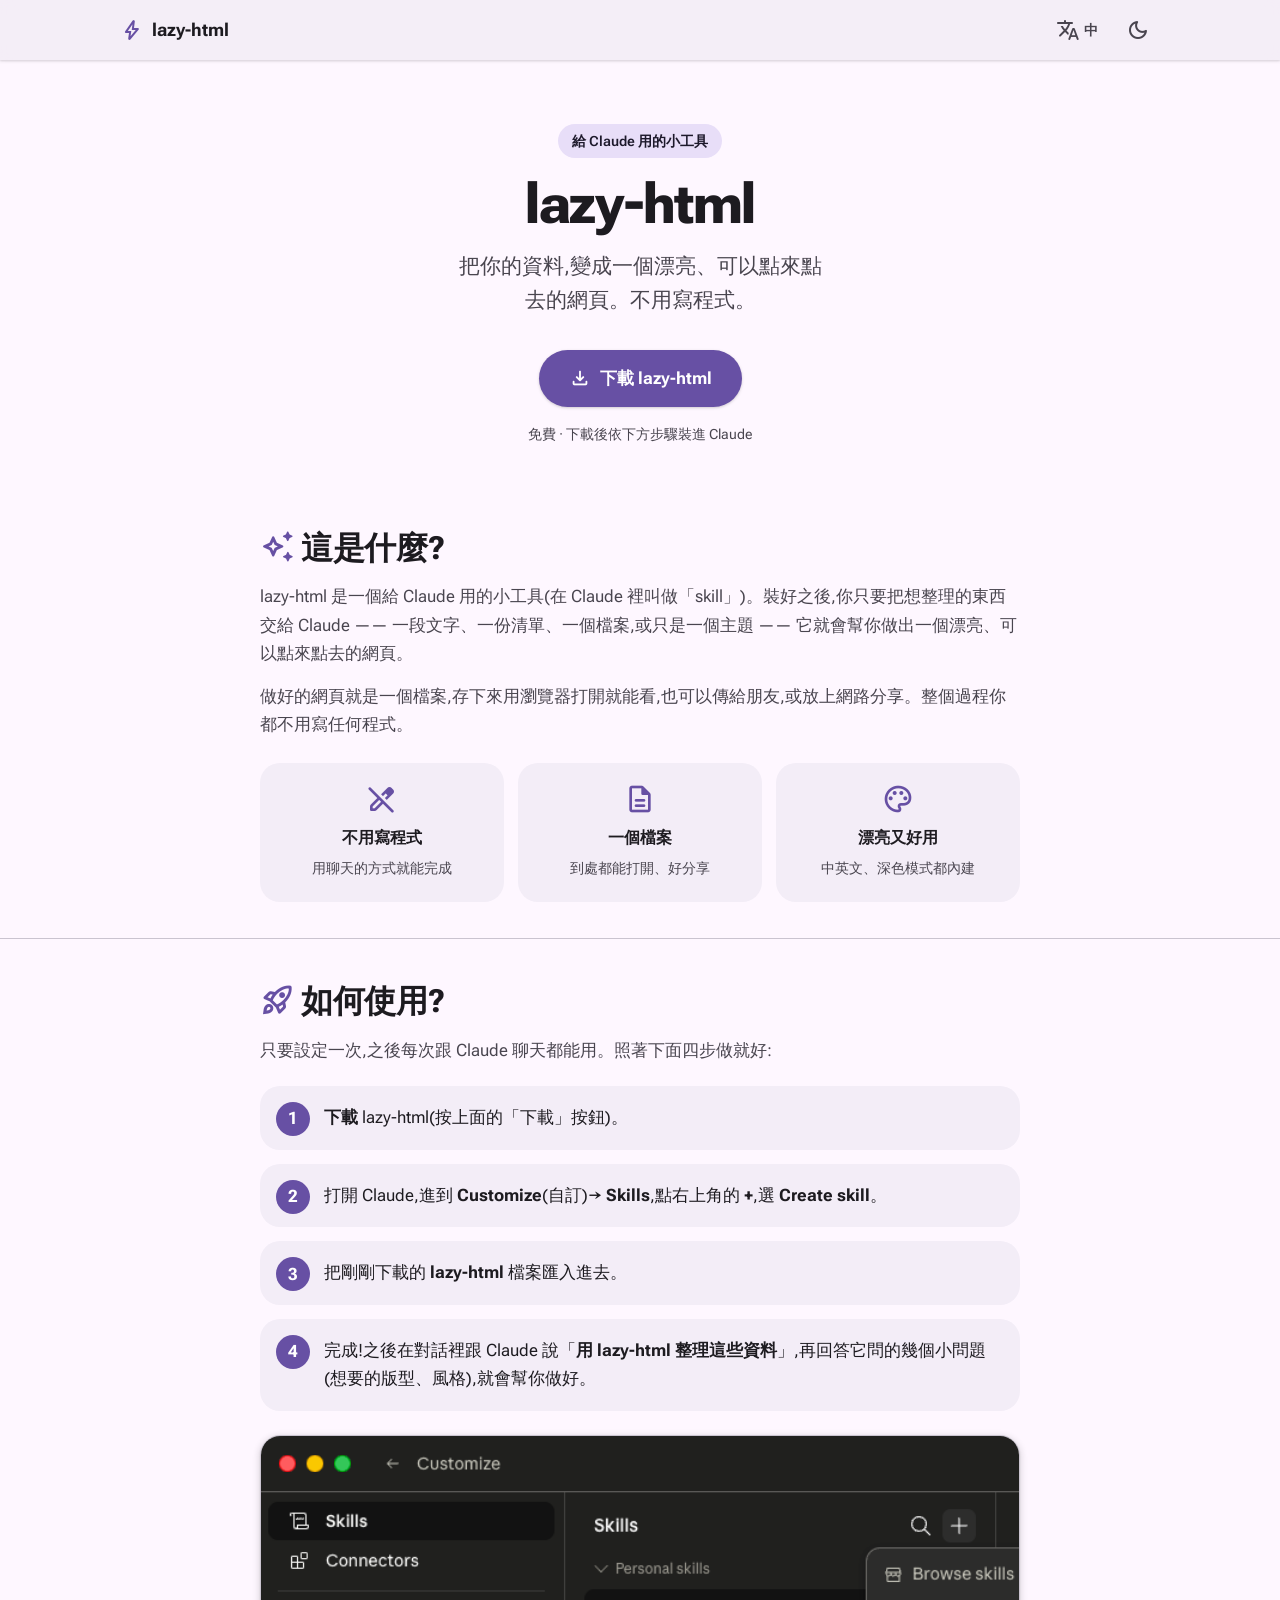
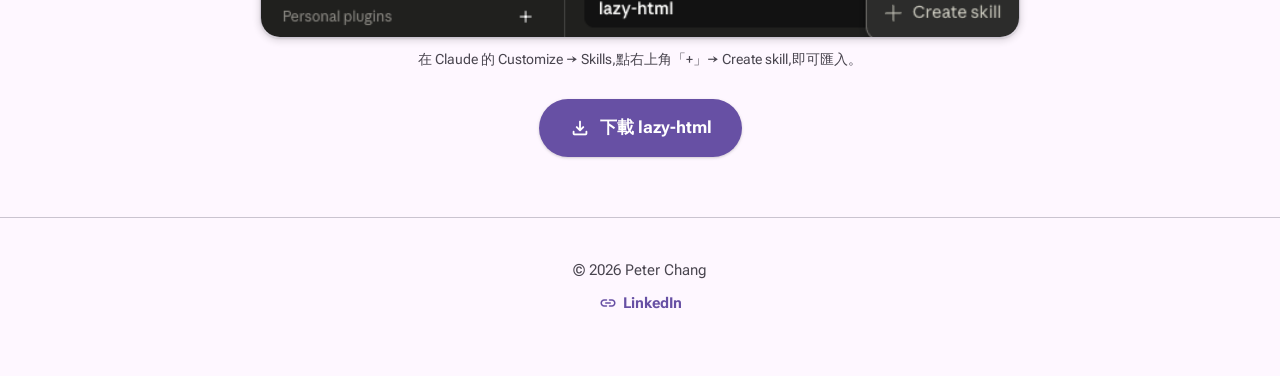
==== index.html @ a5d1da1a "Update step 4 wording and split footer name from LinkedIn link" ====
<!DOCTYPE html>
<html lang="zh" data-theme="light">
<head>
  <meta charset="UTF-8" />
  <meta name="viewport" content="width=device-width, initial-scale=1.0" />

  <title>lazy-html — 把資料變成漂亮的網頁</title>
  <meta name="description" content="lazy-html 是一個給 Claude 用的小工具。把它裝進 Claude,你只要丟給它文字、清單、檔案或一個主題,就能做出一個漂亮、可以點來點去的網頁。不用寫程式。" />

  <!-- Google tag (gtag.js) -->
  <script async src="https://www.googletagmanager.com/gtag/js?id=G-F87CED3TEG"></script>
  <script>
    window.dataLayer = window.dataLayer || [];
    function gtag(){dataLayer.push(arguments);}
    gtag('js', new Date());
    gtag('config', 'G-F87CED3TEG');
  </script>

  <link rel="canonical" href="https://tingwei161803.github.io/lazy-html/" />
  <meta name="theme-color" content="#6750A4" />

  <!-- ==== Open Graph ==== -->
  <meta property="og:type" content="website" />
  <meta property="og:title" content="lazy-html — 把資料變成漂亮的網頁" />
  <meta property="og:description" content="一個給 Claude 用的小工具:把文字、清單、檔案或一個主題,變成漂亮、可互動的網頁。不用寫程式。" />
  <meta property="og:url" content="https://tingwei161803.github.io/lazy-html/" />
  <meta property="og:image" content="https://tingwei161803.github.io/lazy-html/assets/og-image.png" />

  <!-- ==== Twitter ==== -->
  <meta name="twitter:card" content="summary_large_image" />
  <meta name="twitter:title" content="lazy-html — 把資料變成漂亮的網頁" />
  <meta name="twitter:description" content="一個給 Claude 用的小工具:把資料變成漂亮、可互動的網頁。不用寫程式。" />
  <meta name="twitter:image" content="https://tingwei161803.github.io/lazy-html/assets/og-image.png" />

  <!-- ==== JSON-LD structured data ==== -->
  <script type="application/ld+json">
  {
    "@context": "https://schema.org",
    "@type": "SoftwareApplication",
    "name": "lazy-html",
    "applicationCategory": "DeveloperApplication",
    "operatingSystem": "Web (Claude)",
    "description": "An add-on for Claude that turns text, lists, files or a topic into a pretty, interactive web page — no coding needed.",
    "url": "https://tingwei161803.github.io/lazy-html/",
    "offers": { "@type": "Offer", "price": "0", "priceCurrency": "USD" }
  }
  </script>

  <!-- ==== Fonts + icons (CDN, no local files) ==== -->
  <link rel="preconnect" href="https://fonts.googleapis.com" />
  <link rel="preconnect" href="https://fonts.gstatic.com" crossorigin />
  <link href="https://fonts.googleapis.com/css2?family=Roboto:wght@400;500;700&family=Roboto+Flex:opsz,wght@8..144,400..700&display=swap" rel="stylesheet" />
  <link href="https://fonts.googleapis.com/css2?family=Material+Symbols+Rounded:opsz,wght,FILL,GRAD@24,400,0,0&display=swap" rel="stylesheet" />

  <link rel="stylesheet" href="assets/styles.css" />
</head>
<body>
  <!-- ==== App bar ==== -->
  <header class="appbar">
    <div class="appbar__inner">
      <span class="brand">
        <span class="material-symbols-rounded brand__logo">bolt</span>
        <span class="brand__name">lazy-html</span>
      </span>
      <div class="appbar__actions">
        <button class="icon-btn" id="langToggle" type="button" title="Language" aria-label="切換語言 / Toggle language">
          <span class="material-symbols-rounded">translate</span>
          <span class="icon-btn__txt" id="langLabel">EN</span>
        </button>
        <button class="icon-btn" id="themeToggle" type="button" title="Theme" aria-label="切換深淺色 / Toggle theme">
          <span class="material-symbols-rounded" id="themeIcon">dark_mode</span>
        </button>
      </div>
    </div>
  </header>

  <!-- ==== Hero ==== -->
  <section class="hero">
    <span class="hero__eyebrow" data-i18n="eyebrow">給 Claude 用的小工具</span>
    <h1 class="hero__title">lazy-html</h1>
    <p class="hero__subtitle" data-i18n="subtitle">把你的資料,變成一個漂亮、可以點來點去的網頁。不用寫程式。</p>
    <div class="hero__actions">
      <a class="btn btn--filled" id="downloadBtn" href="lazy-html.skill" download data-evt="download">
        <span class="material-symbols-rounded">download</span>
        <span data-i18n="download">下載 lazy-html</span>
      </a>
    </div>
    <p class="hero__note" data-i18n="heroNote">免費 · 下載後依下方步驟裝進 Claude</p>
  </section>

  <main>
    <!-- ==== 是什麼 ==== -->
    <section class="block" id="what" data-section>
      <div class="block__inner">
        <h2><span class="material-symbols-rounded">auto_awesome</span><span data-i18n="whatTitle">這是什麼?</span></h2>
        <p data-i18n="whatLead">lazy-html 是一個給 Claude 用的小工具(在 Claude 裡叫做「skill」)。裝好之後,你只要把想整理的東西交給 Claude —— 一段文字、一份清單、一個檔案,或只是一個主題 —— 它就會幫你做出一個漂亮、可以點來點去的網頁。</p>
        <p data-i18n="whatLead2">做好的網頁就是一個檔案,存下來用瀏覽器打開就能看,也可以傳給朋友,或放上網路分享。整個過程你都不用寫任何程式。</p>

        <ul class="benefits">
          <li class="benefit">
            <span class="material-symbols-rounded">edit_off</span>
            <b data-i18n="b1t">不用寫程式</b>
            <span data-i18n="b1d">用聊天的方式就能完成</span>
          </li>
          <li class="benefit">
            <span class="material-symbols-rounded">description</span>
            <b data-i18n="b2t">一個檔案</b>
            <span data-i18n="b2d">到處都能打開、好分享</span>
          </li>
          <li class="benefit">
            <span class="material-symbols-rounded">palette</span>
            <b data-i18n="b3t">漂亮又好用</b>
            <span data-i18n="b3d">中英文、深色模式都內建</span>
          </li>
        </ul>
      </div>
    </section>

    <!-- ==== 如何使用 ==== -->
    <section class="block" id="how" data-section>
      <div class="block__inner">
        <h2><span class="material-symbols-rounded">rocket_launch</span><span data-i18n="howTitle">如何使用?</span></h2>
        <p data-i18n="howIntro">只要設定一次,之後每次跟 Claude 聊天都能用。照著下面四步做就好:</p>

        <ol class="steps">
          <li data-i18n="step1"><b>下載</b> lazy-html(按上面的「下載」按鈕)。</li>
          <li data-i18n="step2">打開 Claude,進到 <b>Customize</b>(自訂)→ <b>Skills</b>,點右上角的 <b>+</b>,選 <b>Create skill</b>。</li>
          <li data-i18n="step3">把剛剛下載的 <b>lazy-html</b> 檔案匯入進去。</li>
          <li data-i18n="step4">完成!之後在對話裡跟 Claude 說「<b>用 lazy-html 整理這些資料</b>」,再回答它問的幾個小問題(想要的版型、風格),就會幫你做好。</li>
        </ol>

        <figure class="shot">
          <img src="assets/customize.png" data-i18n-attr="alt" data-i18n="shotAlt"
               alt="在 Claude 的 Customize → Skills,點右上角的加號,選 Create skill" />
          <figcaption data-i18n="shotCap">在 Claude 的 Customize → Skills,點右上角「+」→ Create skill,即可匯入。</figcaption>
        </figure>

        <div class="block__cta">
          <a class="btn btn--filled" href="lazy-html.skill" download data-evt="download">
            <span class="material-symbols-rounded">download</span>
            <span data-i18n="download">下載 lazy-html</span>
          </a>
        </div>
      </div>
    </section>
  </main>

  <!-- ==== Footer ==== -->
  <footer class="footer">
    <p class="footer__name">© 2026 Peter Chang</p>
    <p class="footer__links">
      <a href="https://www.linkedin.com/in/ai-med/" target="_blank" rel="noopener">
        <span class="material-symbols-rounded">link</span>LinkedIn</a>
    </p>
  </footer>

  <script src="assets/app.js"></script>
</body>
</html>
---- assets/styles.css ----
/* =========================================================================
   lazy-html intro page · Material Design 3 baseline
   Pure CSS, no preprocessor, no build step. Simple two-section explainer.
   ========================================================================= */

/* ---- MD3 design tokens : LIGHT (default) ---- */
:root,
[data-theme="light"] {
  --primary:            #6750A4;
  --on-primary:         #FFFFFF;
  --primary-container:  #EADDFF;
  --on-primary-container:#21005D;
  --secondary:          #625B71;
  --secondary-container:#E8DEF8;
  --on-secondary-container:#1D192B;

  --background:         #FEF7FF;
  --on-background:      #1D1B20;
  --surface:            #FEF7FF;
  --surface-container:  #F3EDF7;
  --surface-container-high:#ECE6F0;
  --surface-variant:    #E7E0EC;
  --on-surface:         #1D1B20;
  --on-surface-variant: #49454F;

  --outline:            #79747E;
  --outline-variant:    #CAC4D0;

  --elev-1: 0 1px 2px rgba(0,0,0,.10), 0 1px 3px 1px rgba(0,0,0,.06);
  --elev-2: 0 2px 6px 2px rgba(0,0,0,.10), 0 1px 2px rgba(0,0,0,.12);

  --radius-sm: 12px;
  --radius:    20px;
  --radius-lg: 28px;
  --radius-pill: 999px;

  --maxw: 760px;
  --font-body: "Roboto Flex", "Roboto", system-ui, sans-serif;
}

/* ---- MD3 design tokens : DARK ---- */
[data-theme="dark"] {
  --primary:            #D0BCFF;
  --on-primary:         #381E72;
  --primary-container:  #4F378B;
  --on-primary-container:#EADDFF;
  --secondary:          #CCC2DC;
  --secondary-container:#4A4458;
  --on-secondary-container:#E8DEF8;

  --background:         #141218;
  --on-background:      #E6E0E9;
  --surface:            #141218;
  --surface-container:  #211F26;
  --surface-container-high:#2B2930;
  --surface-variant:    #49454F;
  --on-surface:         #E6E0E9;
  --on-surface-variant: #CAC4D0;

  --outline:            #938F99;
  --outline-variant:    #49454F;

  --elev-1: 0 1px 2px rgba(0,0,0,.30), 0 1px 3px 1px rgba(0,0,0,.20);
  --elev-2: 0 2px 6px 2px rgba(0,0,0,.30), 0 1px 2px rgba(0,0,0,.30);
}

/* ---- Reset / base ---- */
* { box-sizing: border-box; }
html { scroll-behavior: smooth; }
body {
  margin: 0;
  font-family: var(--font-body);
  background: var(--background);
  color: var(--on-background);
  -webkit-font-smoothing: antialiased;
  line-height: 1.65;
  transition: background .2s, color .2s;
}
a { color: var(--primary); text-decoration: none; }
.material-symbols-rounded {
  font-variation-settings: "FILL" 0, "wght" 400, "GRAD" 0, "opsz" 24;
  line-height: 1;
  user-select: none;
}

/* ---- App bar ---- */
.appbar {
  position: sticky;
  top: 0;
  z-index: 20;
  background: color-mix(in srgb, var(--surface-container) 90%, transparent);
  backdrop-filter: blur(8px);
  box-shadow: var(--elev-1);
}
.appbar__inner {
  max-width: 1080px;
  margin: 0 auto;
  padding: 10px 20px;
  display: flex;
  align-items: center;
  gap: 12px;
}
.brand {
  display: flex;
  align-items: center;
  gap: 8px;
  font-weight: 700;
  font-size: 1.15rem;
  color: var(--on-surface);
}
.brand__logo { color: var(--primary); }
.appbar__actions {
  margin-left: auto;
  display: flex;
  align-items: center;
  gap: 8px;
}
.icon-btn {
  display: inline-flex;
  align-items: center;
  gap: 4px;
  border: none;
  background: transparent;
  color: var(--on-surface-variant);
  border-radius: var(--radius-pill);
  padding: 8px 10px;
  cursor: pointer;
  font: inherit;
  transition: background .15s;
}
.icon-btn:hover { background: var(--surface-container-high); }
.icon-btn__txt { font-size: .85rem; font-weight: 600; }

/* ---- Shared layout ---- */
.wrap { max-width: var(--maxw); margin: 0 auto; padding: 0 20px; }

/* ---- Hero ---- */
.hero {
  text-align: center;
  padding: 64px 20px 40px;
}
.hero__eyebrow {
  display: inline-block;
  margin-bottom: 16px;
  padding: 6px 14px;
  border-radius: var(--radius-pill);
  background: var(--secondary-container);
  color: var(--on-secondary-container);
  font-size: .85rem;
  font-weight: 600;
}
.hero__title {
  margin: 0 0 14px;
  font-size: clamp(2.4rem, 7vw, 3.6rem);
  font-weight: 700;
  line-height: 1.05;
  letter-spacing: -.02em;
  color: var(--on-surface);
}
.hero__subtitle {
  margin: 0 auto;
  max-width: 34ch;
  font-size: clamp(1.05rem, 2.4vw, 1.3rem);
  color: var(--on-surface-variant);
}
.hero__actions {
  margin-top: 32px;
  display: flex;
  justify-content: center;
}
.hero__note {
  margin: 16px 0 0;
  font-size: .85rem;
  color: var(--on-surface-variant);
}

/* ---- Buttons (MD3 filled + tonal) ---- */
.btn {
  display: inline-flex;
  align-items: center;
  gap: 9px;
  padding: 15px 30px;
  border: none;
  border-radius: var(--radius-pill);
  font: inherit;
  font-weight: 700;
  font-size: 1.05rem;
  cursor: pointer;
  transition: box-shadow .18s, transform .18s, filter .18s;
}
.btn .material-symbols-rounded { font-size: 22px; }
.btn--filled {
  background: var(--primary);
  color: var(--on-primary);
  box-shadow: var(--elev-1);
}
.btn--filled:hover { box-shadow: var(--elev-2); transform: translateY(-2px); filter: brightness(1.05); }
.btn--tonal {
  background: var(--secondary-container);
  color: var(--on-secondary-container);
  font-size: .98rem;
  padding: 13px 26px;
}
.btn--tonal:hover { box-shadow: var(--elev-1); transform: translateY(-2px); }
.btn:focus-visible { outline: 2px solid var(--primary); outline-offset: 3px; }

/* ---- Content blocks ---- */
main { padding-bottom: 24px; }
.block { padding: 36px 20px; }
.block + .block { border-top: 1px solid var(--outline-variant); }
.block__inner { max-width: var(--maxw); margin: 0 auto; }
.block h2 {
  margin: 0 0 8px;
  font-size: clamp(1.6rem, 4vw, 2rem);
  font-weight: 700;
  letter-spacing: -.01em;
  color: var(--on-surface);
}
.block h2 .material-symbols-rounded {
  font-size: 1.1em;
  color: var(--primary);
  vertical-align: -.15em;
  margin-right: 6px;
}
.block p { color: var(--on-surface-variant); font-size: 1.08rem; margin: 0 0 14px; }
.block p:last-child { margin-bottom: 0; }

/* ---- "What is it" benefit chips ---- */
.benefits {
  list-style: none;
  margin: 24px 0 0;
  padding: 0;
  display: grid;
  grid-template-columns: repeat(3, 1fr);
  gap: 14px;
}
.benefit {
  background: var(--surface-container);
  border-radius: var(--radius);
  padding: 20px 18px;
  text-align: center;
}
.benefit .material-symbols-rounded {
  font-size: 32px;
  color: var(--primary);
  display: block;
  margin: 0 auto 10px;
}
.benefit b { display: block; color: var(--on-surface); font-size: 1rem; margin-bottom: 4px; }
.benefit span { color: var(--on-surface-variant); font-size: .9rem; }

/* ---- "How to use" steps ---- */
.steps {
  list-style: none;
  counter-reset: step;
  margin: 22px 0 0;
  padding: 0;
  display: grid;
  gap: 14px;
}
.steps li {
  counter-increment: step;
  position: relative;
  background: var(--surface-container);
  border-radius: var(--radius);
  padding: 18px 20px 18px 64px;
  color: var(--on-surface);
  font-size: 1.05rem;
}
.steps li::before {
  content: counter(step);
  position: absolute;
  left: 16px;
  top: 16px;
  width: 34px;
  height: 34px;
  border-radius: 50%;
  background: var(--primary);
  color: var(--on-primary);
  font-weight: 700;
  display: grid;
  place-items: center;
}
.steps li b { color: var(--on-surface); }
.steps li .hint { display: block; margin-top: 4px; color: var(--on-surface-variant); font-size: .92rem; }

/* ---- Screenshot ---- */
.shot {
  margin: 24px 0 0;
  padding: 0;
}
.shot img {
  display: block;
  width: 100%;
  height: auto;
  border-radius: var(--radius);
  border: 1px solid var(--outline-variant);
  box-shadow: var(--elev-2);
}
.shot figcaption {
  margin-top: 10px;
  text-align: center;
  font-size: .88rem;
  color: var(--on-surface-variant);
}

.block__cta { margin-top: 28px; text-align: center; }

/* ---- Footer ---- */
.footer {
  text-align: center;
  padding: 40px 20px 56px;
  border-top: 1px solid var(--outline-variant);
  color: var(--on-surface-variant);
  font-size: .95rem;
}
.footer__name { margin: 0 0 8px; }
.footer__links { margin: 0; }
.footer a {
  display: inline-flex;
  align-items: center;
  gap: 6px;
  font-weight: 700;
  color: var(--primary);
}
.footer a:hover { text-decoration: underline; }
.footer .material-symbols-rounded { font-size: 18px; }

/* ---- Responsive ---- */
@media (max-width: 560px) {
  .hero { padding-top: 44px; }
  .benefits { grid-template-columns: 1fr; }
}
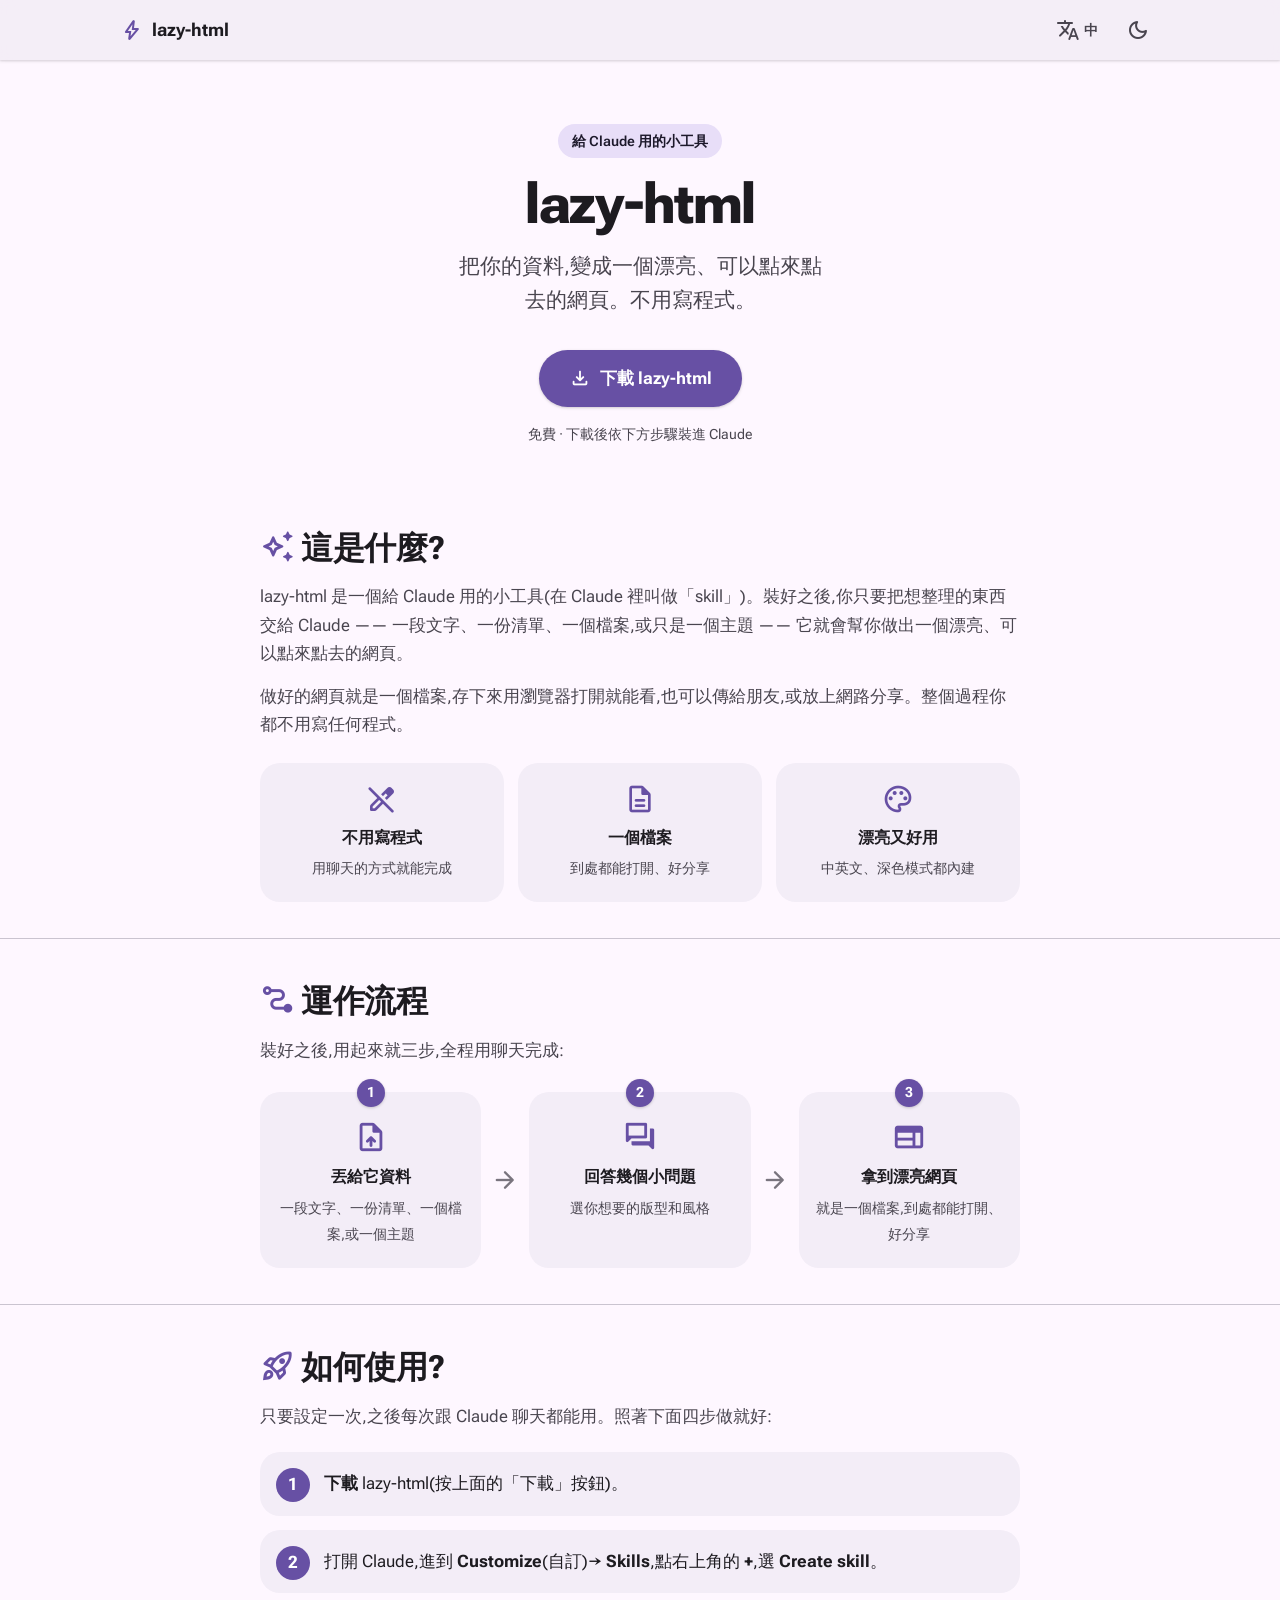
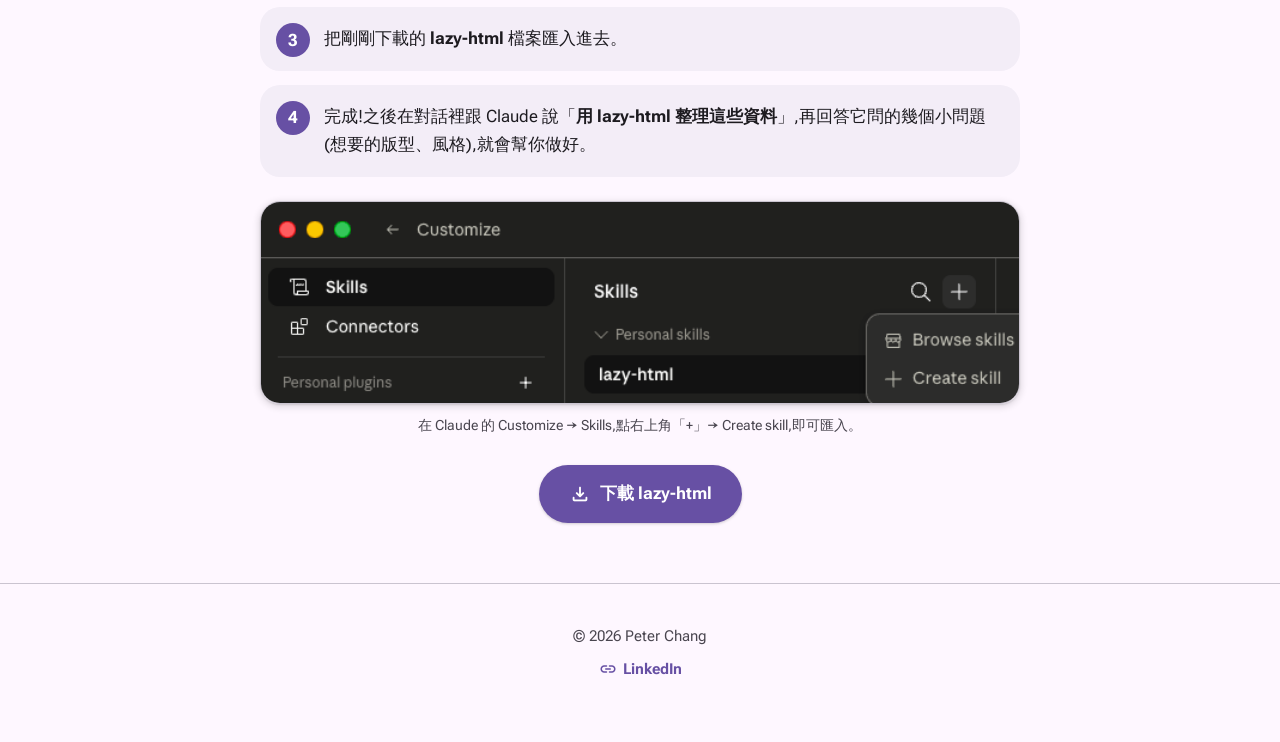
==== commit df6c28b0: "Add "How it works" flow section to intro page 新增「運作流程」三步驟視覺區塊,放在「這是什麼?」與「如何使用?」之間, 讓使用者在安裝前先理解裝好後實際怎" ====
--- a/index.html
+++ b/index.html
@@ -116,6 +116,41 @@
       </div>
     </section>
 
+    <!-- ==== 運作流程 / How it works ==== -->
+    <section class="block" id="flow" data-section>
+      <div class="block__inner">
+        <h2><span class="material-symbols-rounded">conversion_path</span><span data-i18n="flowTitle">運作流程</span></h2>
+        <p data-i18n="flowIntro">裝好之後,用起來就三步,全程用聊天完成:</p>
+
+        <div class="flow">
+          <div class="flow__step">
+            <span class="flow__num">1</span>
+            <span class="material-symbols-rounded flow__icon">upload_file</span>
+            <b data-i18n="flow1t">丟給它資料</b>
+            <span class="flow__desc" data-i18n="flow1d">一段文字、一份清單、一個檔案,或一個主題</span>
+          </div>
+
+          <span class="flow__arrow material-symbols-rounded" aria-hidden="true">arrow_forward</span>
+
+          <div class="flow__step">
+            <span class="flow__num">2</span>
+            <span class="material-symbols-rounded flow__icon">forum</span>
+            <b data-i18n="flow2t">回答幾個小問題</b>
+            <span class="flow__desc" data-i18n="flow2d">選你想要的版型和風格</span>
+          </div>
+
+          <span class="flow__arrow material-symbols-rounded" aria-hidden="true">arrow_forward</span>
+
+          <div class="flow__step">
+            <span class="flow__num">3</span>
+            <span class="material-symbols-rounded flow__icon">web</span>
+            <b data-i18n="flow3t">拿到漂亮網頁</b>
+            <span class="flow__desc" data-i18n="flow3d">就是一個檔案,到處都能打開、好分享</span>
+          </div>
+        </div>
+      </div>
+    </section>
+
     <!-- ==== 如何使用 ==== -->
     <section class="block" id="how" data-section>
       <div class="block__inner">
--- a/assets/styles.css
+++ b/assets/styles.css
@@ -249,6 +249,53 @@
 .benefit b { display: block; color: var(--on-surface); font-size: 1rem; margin-bottom: 4px; }
 .benefit span { color: var(--on-surface-variant); font-size: .9rem; }
 
+/* ---- "How it works" flow ---- */
+.flow {
+  margin: 28px 0 0;
+  display: flex;
+  align-items: stretch;
+  justify-content: center;
+  gap: 10px;
+}
+.flow__step {
+  flex: 1 1 0;
+  position: relative;
+  background: var(--surface-container);
+  border-radius: var(--radius);
+  padding: 26px 16px 20px;
+  text-align: center;
+}
+.flow__num {
+  position: absolute;
+  top: -13px;
+  left: 50%;
+  transform: translateX(-50%);
+  width: 28px;
+  height: 28px;
+  border-radius: 50%;
+  background: var(--primary);
+  color: var(--on-primary);
+  font-weight: 700;
+  font-size: .9rem;
+  display: grid;
+  place-items: center;
+  box-shadow: var(--elev-1);
+}
+.flow__icon {
+  font-size: 34px;
+  color: var(--primary);
+  display: block;
+  margin: 2px auto 10px;
+}
+.flow__step b { display: block; color: var(--on-surface); font-size: 1.02rem; margin-bottom: 4px; }
+.flow__desc { color: var(--on-surface-variant); font-size: .9rem; }
+.flow__arrow {
+  align-self: center;
+  flex: 0 0 auto;
+  font-size: 28px;
+  color: var(--outline);
+}
+
 /* ---- "How to use" steps ---- */
 .steps {
   list-style: none;
@@ -330,4 +377,6 @@
 @media (max-width: 560px) {
   .hero { padding-top: 44px; }
   .benefits { grid-template-columns: 1fr; }
-}
+  .flow { flex-direction: column; gap: 8px; }
+  .flow__arrow { transform: rotate(90deg); }
+}
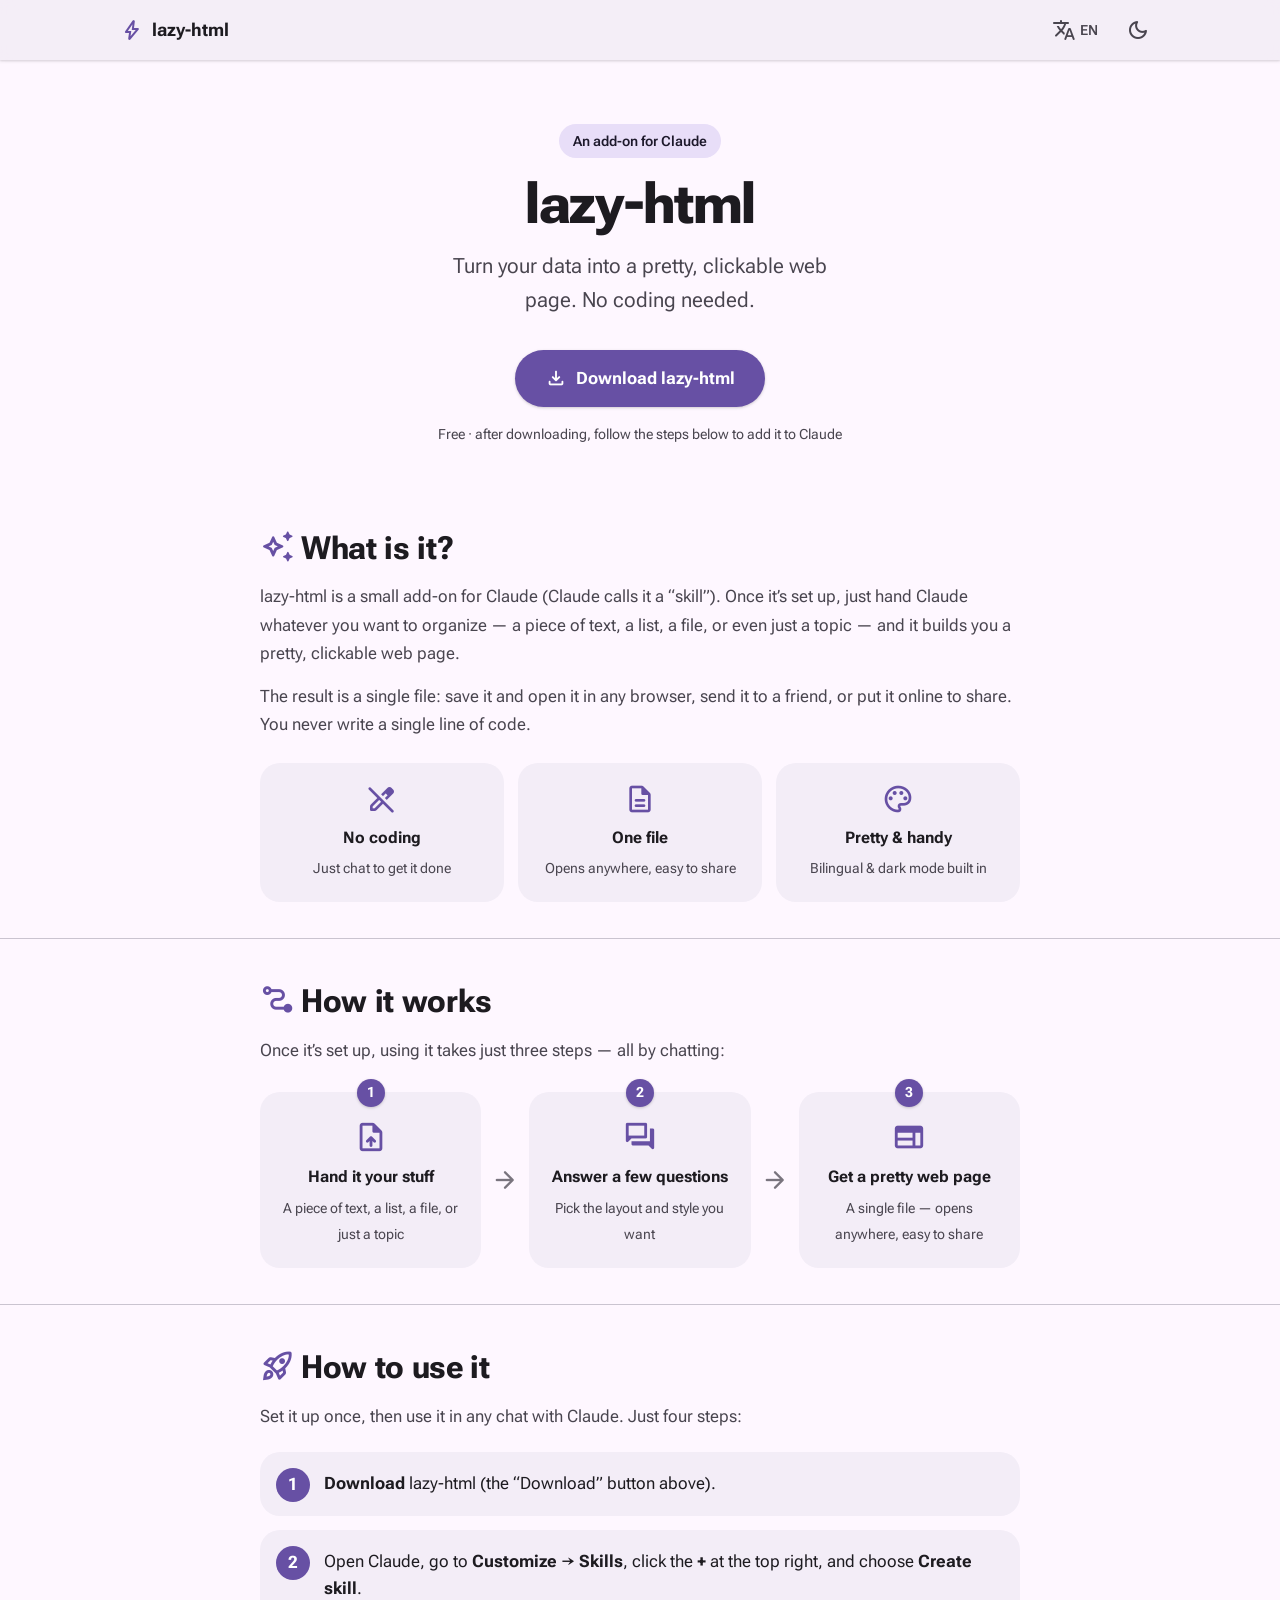
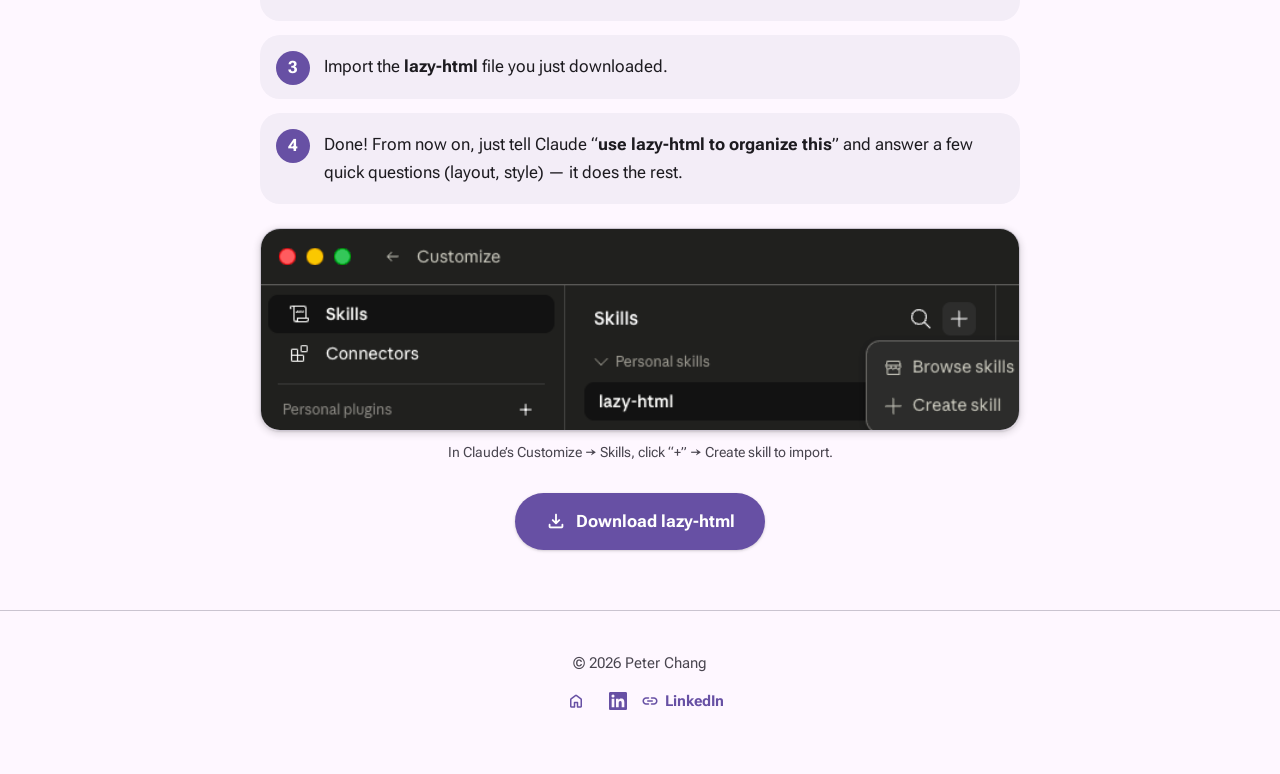
==== commit b974f24d: "Add LinkedIn and home links to the footer" ====
--- a/index.html
+++ b/index.html
@@ -184,6 +184,8 @@
   <footer class="footer">
     <p class="footer__name">© 2026 Peter Chang</p>
     <p class="footer__links">
+      <a class="icon-btn" href="https://www.peteraim.com" target="_blank" rel="noopener" title="Home" aria-label="Back to peteraim.com / 返回首頁"><span class="material-symbols-rounded">home</span></a>
+      <a class="icon-btn" href="https://www.linkedin.com/in/ai-med/" target="_blank" rel="noopener" title="LinkedIn" aria-label="LinkedIn (opens in new tab)"><svg viewBox="0 0 24 24" width="18" height="18" fill="currentColor" aria-hidden="true"><path d="M20.45 20.45h-3.55v-5.57c0-1.33-.02-3.04-1.85-3.04-1.85 0-2.13 1.45-2.13 2.94v5.67H9.36V9h3.41v1.56h.05c.47-.9 1.63-1.85 3.36-1.85 3.6 0 4.27 2.37 4.27 5.45v6.29zM5.34 7.43a2.06 2.06 0 1 1 0-4.12 2.06 2.06 0 0 1 0 4.12zM7.12 20.45H3.56V9h3.56v11.45zM22.22 0H1.77C.79 0 0 .77 0 1.72v20.56C0 23.23.79 24 1.77 24h20.45c.98 0 1.78-.77 1.78-1.72V1.72C24 .77 23.2 0 22.22 0z"/></svg></a>
       <a href="https://www.linkedin.com/in/ai-med/" target="_blank" rel="noopener">
         <span class="material-symbols-rounded">link</span>LinkedIn</a>
     </p>
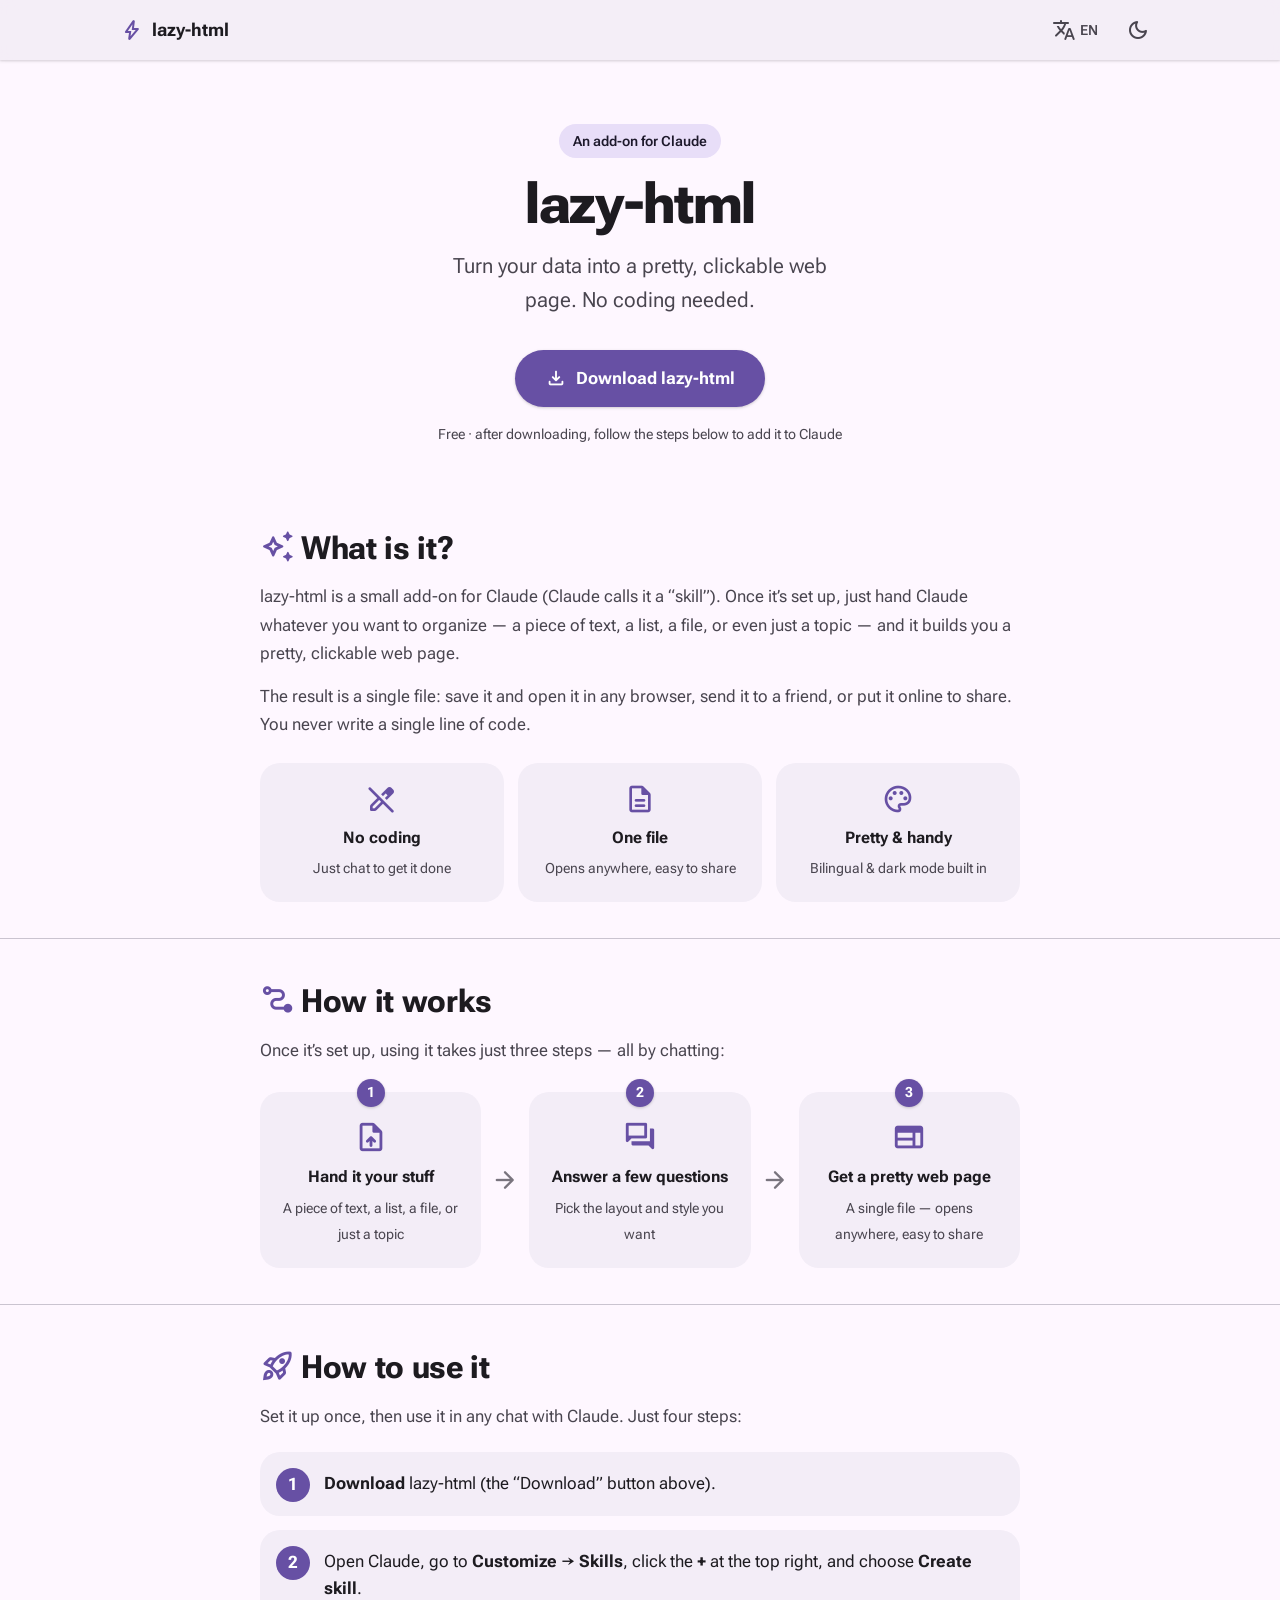
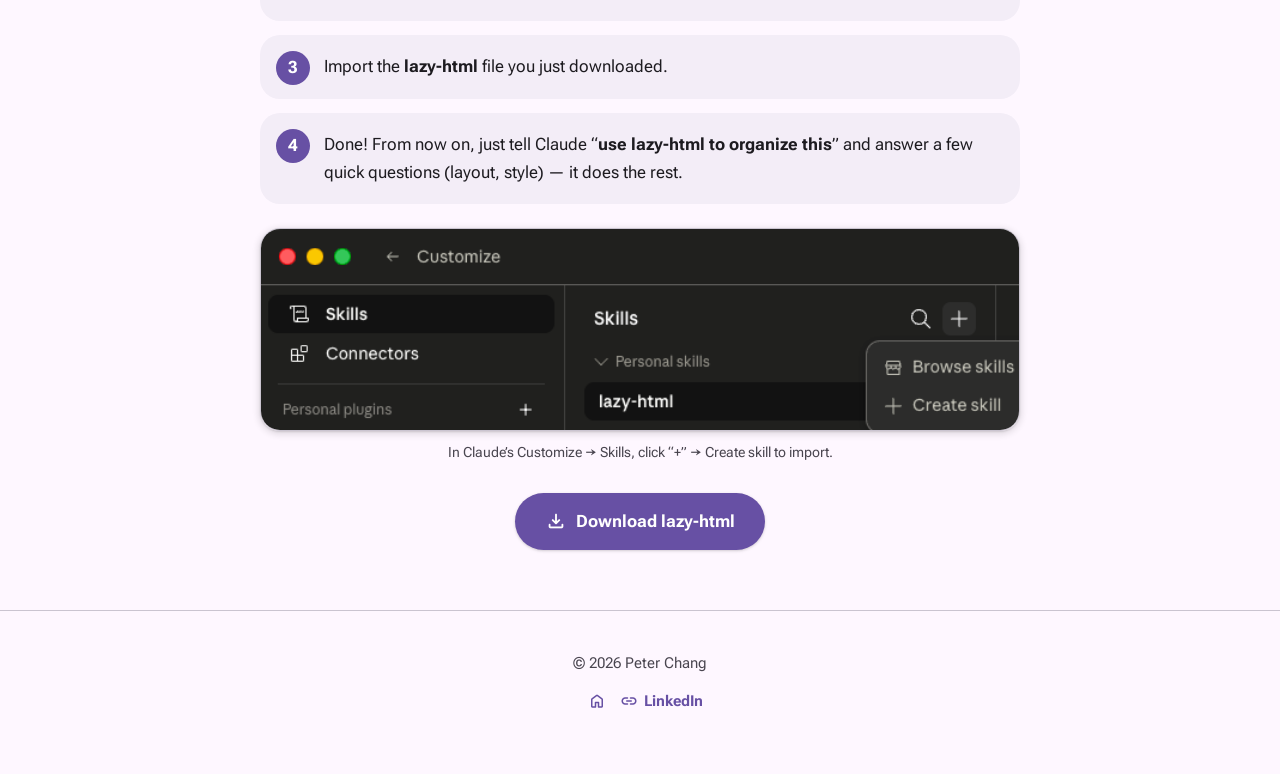
==== commit 79455b0b: "Remove duplicate LinkedIn link (footer already had one)" ====
--- a/index.html
+++ b/index.html
@@ -184,9 +184,7 @@
   <footer class="footer">
     <p class="footer__name">© 2026 Peter Chang</p>
     <p class="footer__links">
-      <a class="icon-btn" href="https://www.peteraim.com" target="_blank" rel="noopener" title="Home" aria-label="Back to peteraim.com / 返回首頁"><span class="material-symbols-rounded">home</span></a>
-      <a class="icon-btn" href="https://www.linkedin.com/in/ai-med/" target="_blank" rel="noopener" title="LinkedIn" aria-label="LinkedIn (opens in new tab)"><svg viewBox="0 0 24 24" width="18" height="18" fill="currentColor" aria-hidden="true"><path d="M20.45 20.45h-3.55v-5.57c0-1.33-.02-3.04-1.85-3.04-1.85 0-2.13 1.45-2.13 2.94v5.67H9.36V9h3.41v1.56h.05c.47-.9 1.63-1.85 3.36-1.85 3.6 0 4.27 2.37 4.27 5.45v6.29zM5.34 7.43a2.06 2.06 0 1 1 0-4.12 2.06 2.06 0 0 1 0 4.12zM7.12 20.45H3.56V9h3.56v11.45zM22.22 0H1.77C.79 0 0 .77 0 1.72v20.56C0 23.23.79 24 1.77 24h20.45c.98 0 1.78-.77 1.78-1.72V1.72C24 .77 23.2 0 22.22 0z"/></svg></a>
-      <a href="https://www.linkedin.com/in/ai-med/" target="_blank" rel="noopener">
+      <a class="icon-btn" href="https://www.peteraim.com" target="_blank" rel="noopener" title="Home" aria-label="Back to peteraim.com / 返回首頁"><span class="material-symbols-rounded">home</span></a>      <a href="https://www.linkedin.com/in/ai-med/" target="_blank" rel="noopener">
         <span class="material-symbols-rounded">link</span>LinkedIn</a>
     </p>
   </footer>
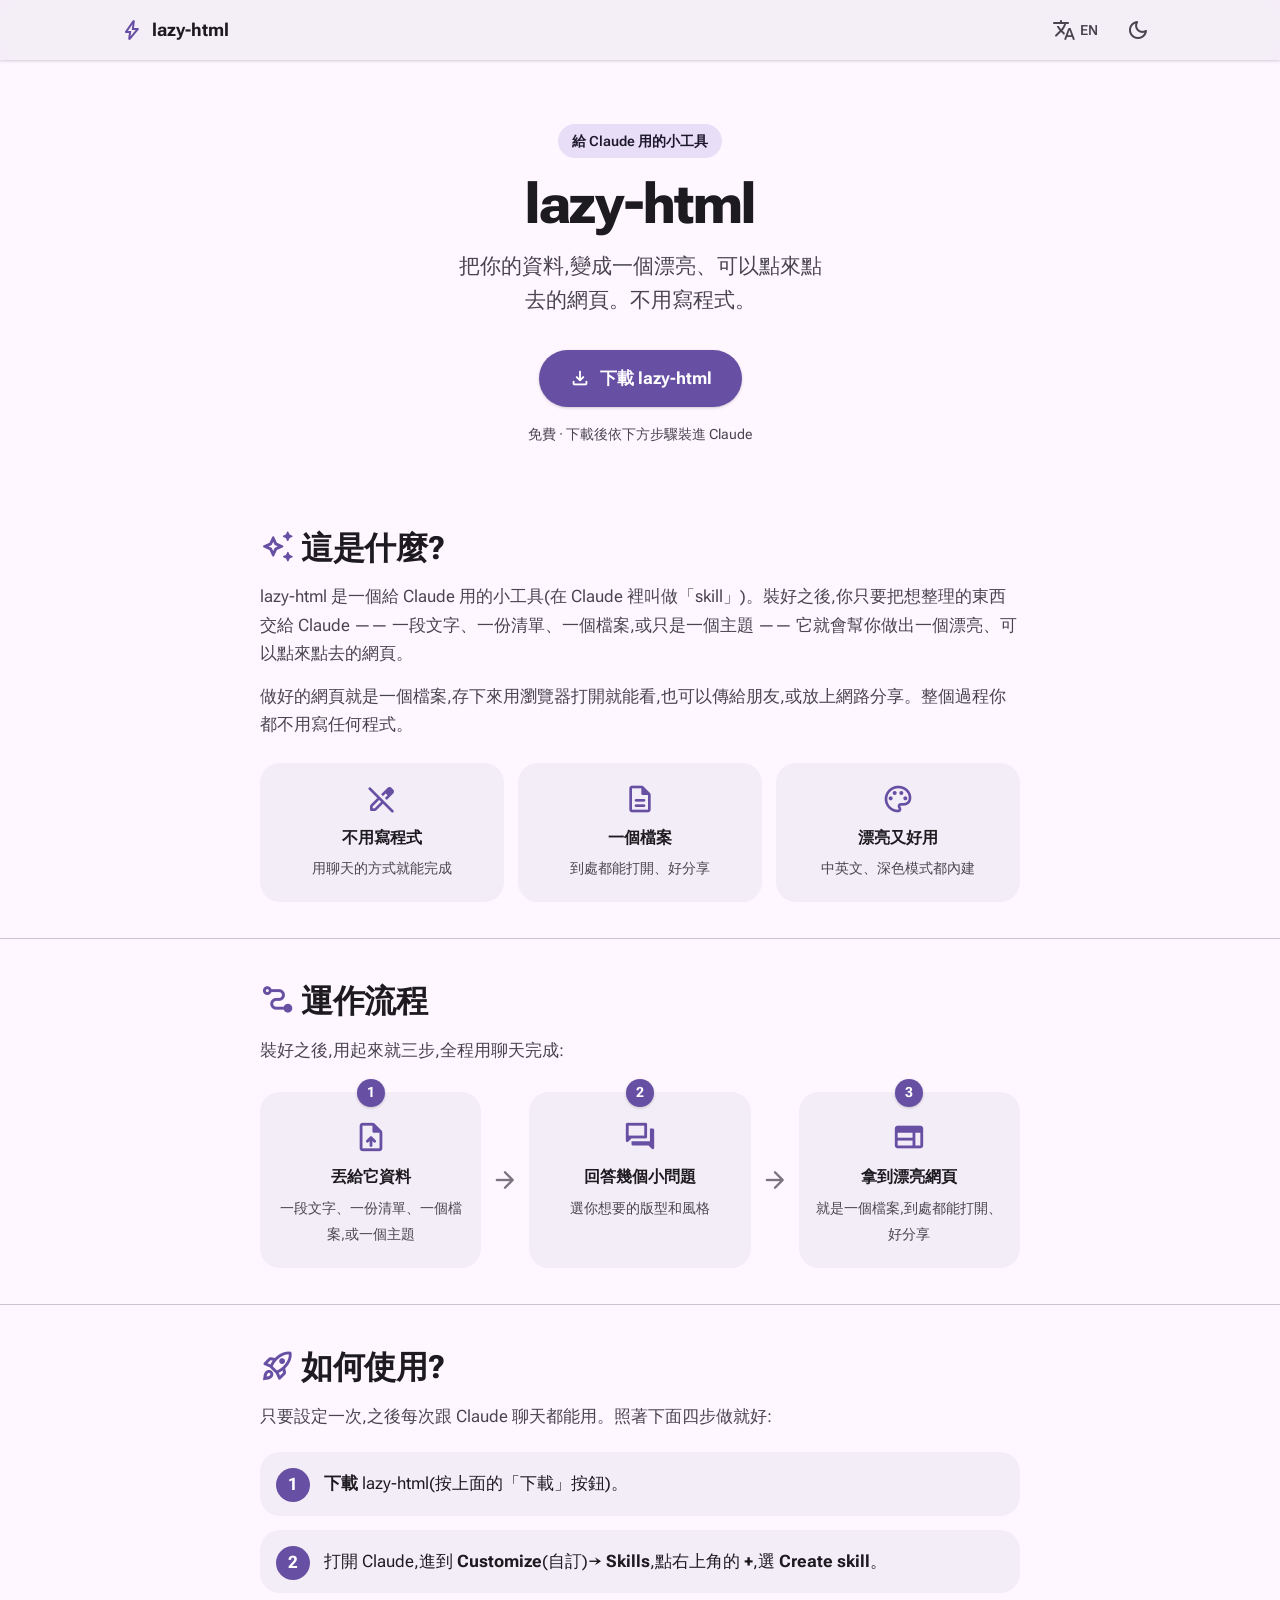
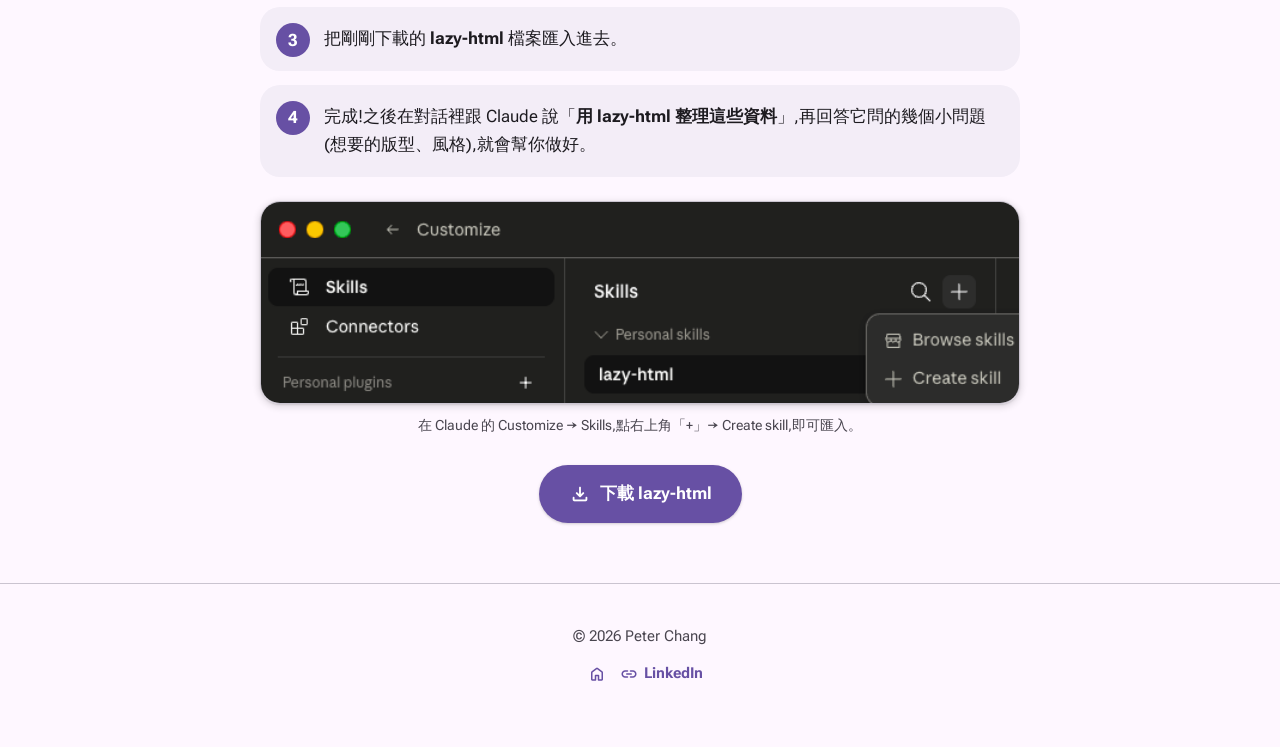
==== commit 76853f6e: "fix: 語言改由網址決定,中英切換鈕換成真正的連結 原本頁面語言是讀 localStorage 決定的,而且讀不到時預設英文。這造成兩個問題:  1. 首頁的靜態內容是中文,但新訪客一進來 JS 就" ====
--- a/index.html
+++ b/index.html
@@ -1,5 +1,5 @@
 <!DOCTYPE html>
-<html lang="zh" data-theme="light">
+<html lang="zh-Hant" data-theme="light">
 <head>
   <meta charset="UTF-8" />
   <meta name="viewport" content="width=device-width, initial-scale=1.0" />
@@ -16,21 +16,21 @@
     gtag('config', 'G-F87CED3TEG');
   </script>
 
-  <link rel="canonical" href="https://tingwei161803.github.io/lazy-html/" />
+  <link rel="canonical" href="https://lazy-html.peteraim.com/" />
   <meta name="theme-color" content="#6750A4" />
 
   <!-- ==== Open Graph ==== -->
   <meta property="og:type" content="website" />
   <meta property="og:title" content="lazy-html — 把資料變成漂亮的網頁" />
   <meta property="og:description" content="一個給 Claude 用的小工具:把文字、清單、檔案或一個主題,變成漂亮、可互動的網頁。不用寫程式。" />
-  <meta property="og:url" content="https://tingwei161803.github.io/lazy-html/" />
-  <meta property="og:image" content="https://tingwei161803.github.io/lazy-html/assets/og-image.png" />
+  <meta property="og:url" content="https://lazy-html.peteraim.com/" />
+  <meta property="og:image" content="https://lazy-html.peteraim.com/assets/og-image.png" />
 
   <!-- ==== Twitter ==== -->
   <meta name="twitter:card" content="summary_large_image" />
   <meta name="twitter:title" content="lazy-html — 把資料變成漂亮的網頁" />
   <meta name="twitter:description" content="一個給 Claude 用的小工具:把資料變成漂亮、可互動的網頁。不用寫程式。" />
-  <meta name="twitter:image" content="https://tingwei161803.github.io/lazy-html/assets/og-image.png" />
+  <meta name="twitter:image" content="https://lazy-html.peteraim.com/assets/og-image.png" />
 
   <!-- ==== JSON-LD structured data ==== -->
   <script type="application/ld+json">
@@ -41,7 +41,7 @@
     "applicationCategory": "DeveloperApplication",
     "operatingSystem": "Web (Claude)",
     "description": "An add-on for Claude that turns text, lists, files or a topic into a pretty, interactive web page — no coding needed.",
-    "url": "https://tingwei161803.github.io/lazy-html/",
+    "url": "https://lazy-html.peteraim.com/",
     "offers": { "@type": "Offer", "price": "0", "priceCurrency": "USD" }
   }
   </script>
@@ -63,10 +63,10 @@
         <span class="brand__name">lazy-html</span>
       </span>
       <div class="appbar__actions">
-        <button class="icon-btn" id="langToggle" type="button" title="Language" aria-label="切換語言 / Toggle language">
-          <span class="material-symbols-rounded">translate</span>
-          <span class="icon-btn__txt" id="langLabel">EN</span>
-        </button>
+        <a class="icon-btn" id="langToggle" href="/en/" hreflang="en" lang="en" rel="alternate" title="English" aria-label="Switch to English / 切換到英文版">
+          <span class="material-symbols-rounded" aria-hidden="true">translate</span>
+          <span class="icon-btn__txt">EN</span>
+        </a>
         <button class="icon-btn" id="themeToggle" type="button" title="Theme" aria-label="切換深淺色 / Toggle theme">
           <span class="material-symbols-rounded" id="themeIcon">dark_mode</span>
         </button>
@@ -74,6 +74,7 @@
     </div>
   </header>
 
+  <main>
   <!-- ==== Hero ==== -->
   <section class="hero">
     <span class="hero__eyebrow" data-i18n="eyebrow">給 Claude 用的小工具</span>
@@ -88,9 +89,8 @@
     <p class="hero__note" data-i18n="heroNote">免費 · 下載後依下方步驟裝進 Claude</p>
   </section>
 
-  <main>
-    <!-- ==== 是什麼 ==== -->
-    <section class="block" id="what" data-section>
+<!-- ==== 是什麼 ==== -->
+    <section class="block" id="what" data-section="">
       <div class="block__inner">
         <h2><span class="material-symbols-rounded">auto_awesome</span><span data-i18n="whatTitle">這是什麼?</span></h2>
         <p data-i18n="whatLead">lazy-html 是一個給 Claude 用的小工具(在 Claude 裡叫做「skill」)。裝好之後,你只要把想整理的東西交給 Claude —— 一段文字、一份清單、一個檔案,或只是一個主題 —— 它就會幫你做出一個漂亮、可以點來點去的網頁。</p>
@@ -117,7 +117,7 @@
     </section>
 
     <!-- ==== 運作流程 / How it works ==== -->
-    <section class="block" id="flow" data-section>
+    <section class="block" id="flow" data-section="">
       <div class="block__inner">
         <h2><span class="material-symbols-rounded">conversion_path</span><span data-i18n="flowTitle">運作流程</span></h2>
         <p data-i18n="flowIntro">裝好之後,用起來就三步,全程用聊天完成:</p>
@@ -152,7 +152,7 @@
     </section>
 
     <!-- ==== 如何使用 ==== -->
-    <section class="block" id="how" data-section>
+    <section class="block" id="how" data-section="">
       <div class="block__inner">
         <h2><span class="material-symbols-rounded">rocket_launch</span><span data-i18n="howTitle">如何使用?</span></h2>
         <p data-i18n="howIntro">只要設定一次,之後每次跟 Claude 聊天都能用。照著下面四步做就好:</p>
@@ -165,20 +165,19 @@
         </ol>
 
         <figure class="shot">
-          <img src="assets/customize.png" data-i18n-attr="alt" data-i18n="shotAlt"
-               alt="在 Claude 的 Customize → Skills,點右上角的加號,選 Create skill" />
+          <img src="assets/customize.png" data-i18n-attr="alt" data-i18n="shotAlt" alt="在 Claude 的 Customize → Skills,點右上角的加號,選 Create skill">
           <figcaption data-i18n="shotCap">在 Claude 的 Customize → Skills,點右上角「+」→ Create skill,即可匯入。</figcaption>
         </figure>
 
         <div class="block__cta">
-          <a class="btn btn--filled" href="lazy-html.skill" download data-evt="download">
+          <a class="btn btn--filled" href="lazy-html.skill" download="" data-evt="download">
             <span class="material-symbols-rounded">download</span>
             <span data-i18n="download">下載 lazy-html</span>
           </a>
         </div>
       </div>
     </section>
-  </main>
+</main>
 
   <!-- ==== Footer ==== -->
   <footer class="footer">
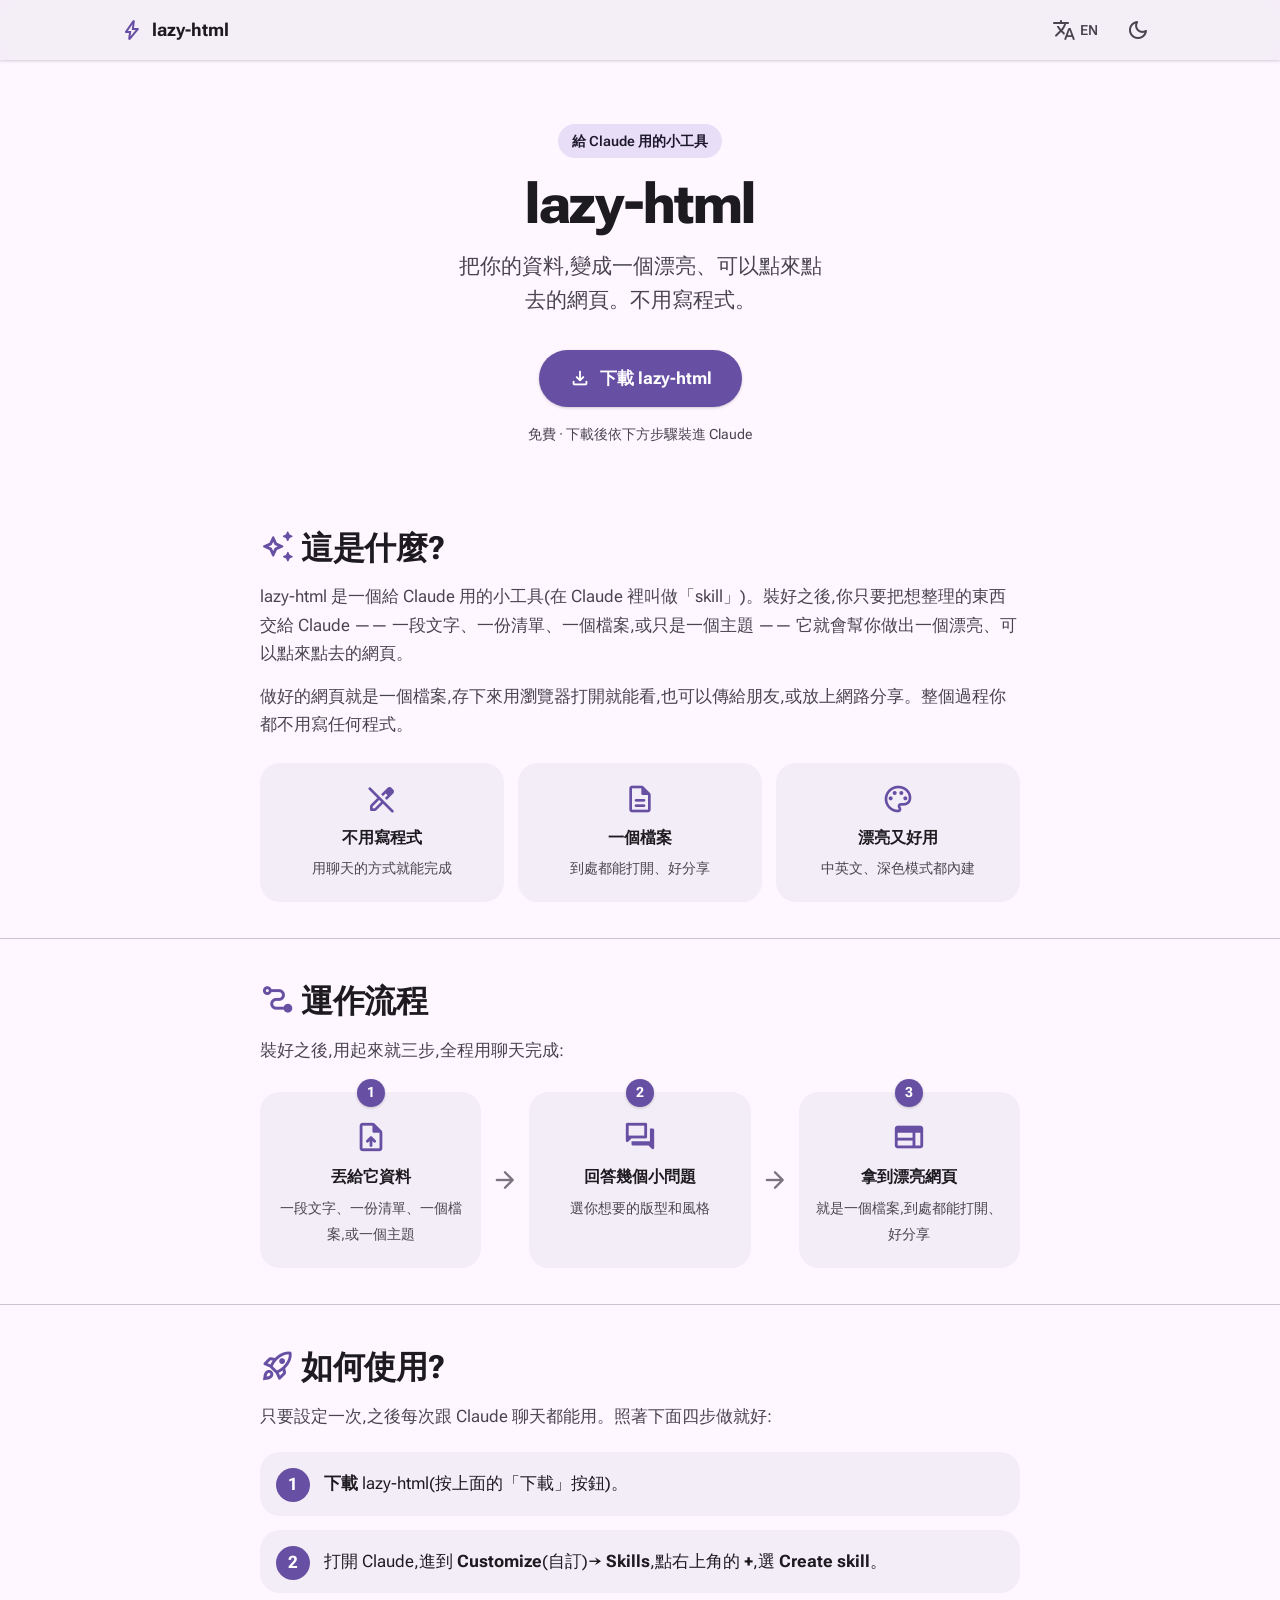
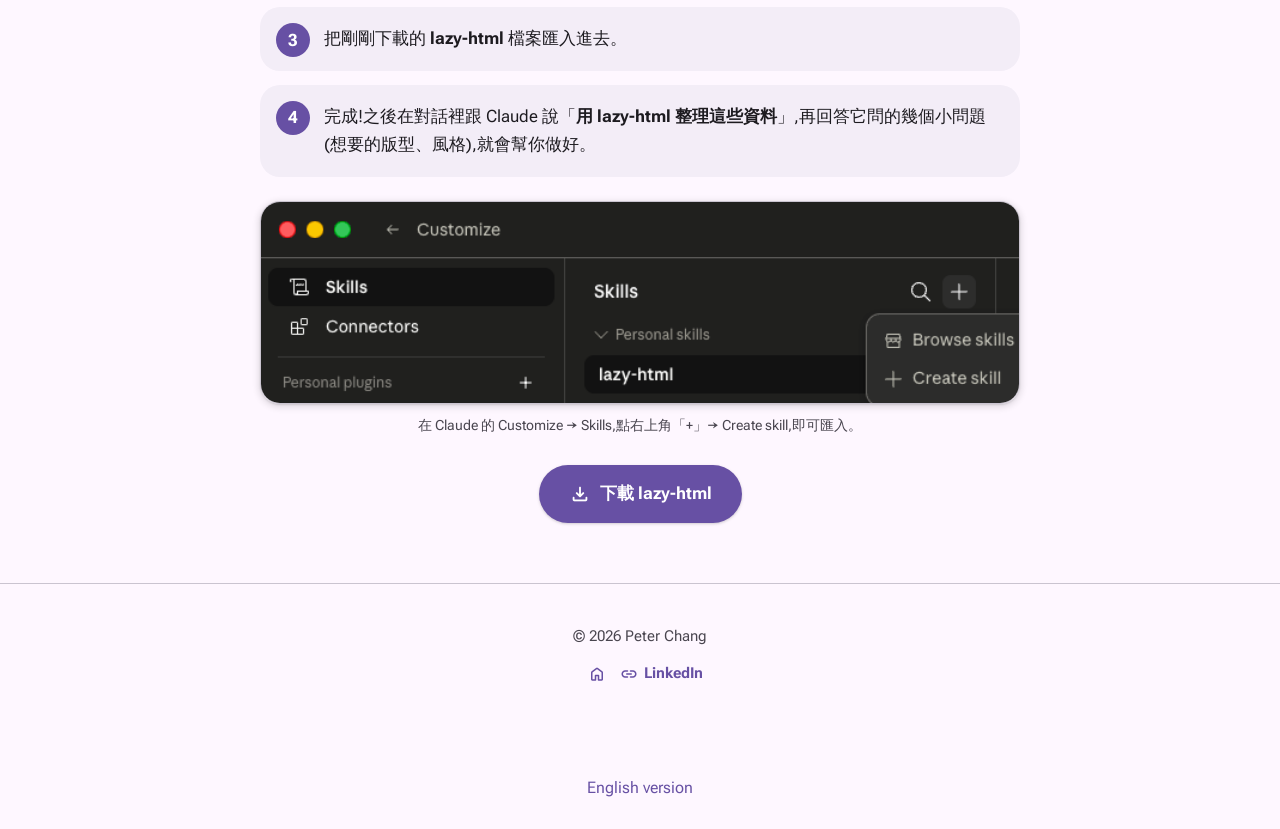
==== commit 98db6435: "feat: 補上 og:image 尺寸宣告 本站原本就有 1200x630 的 assets/og-image.png,og:image 與 twitter:image 都已正確指向它,因此沿用原圖" ====
--- a/index.html
+++ b/index.html
@@ -17,6 +17,9 @@
   </script>
 
   <link rel="canonical" href="https://lazy-html.peteraim.com/" />
+  <link rel="alternate" hreflang="zh-Hant" href="https://lazy-html.peteraim.com/" />
+  <link rel="alternate" hreflang="en" href="https://lazy-html.peteraim.com/en/" />
+  <link rel="alternate" hreflang="x-default" href="https://lazy-html.peteraim.com/" />
   <meta name="theme-color" content="#6750A4" />
 
   <!-- ==== Open Graph ==== -->
@@ -25,6 +28,8 @@
   <meta property="og:description" content="一個給 Claude 用的小工具:把文字、清單、檔案或一個主題,變成漂亮、可互動的網頁。不用寫程式。" />
   <meta property="og:url" content="https://lazy-html.peteraim.com/" />
   <meta property="og:image" content="https://lazy-html.peteraim.com/assets/og-image.png" />
+  <meta property="og:image:width" content="1200" />
+  <meta property="og:image:height" content="630" />
 
   <!-- ==== Twitter ==== -->
   <meta name="twitter:card" content="summary_large_image" />
@@ -189,5 +194,6 @@
   </footer>
 
   <script src="assets/app.js"></script>
+<p class="lang-alt-link" style="text-align:center;padding:12px;"><a href="/en/" hreflang="en" rel="alternate" lang="en">English version</a></p>
 </body>
 </html>
